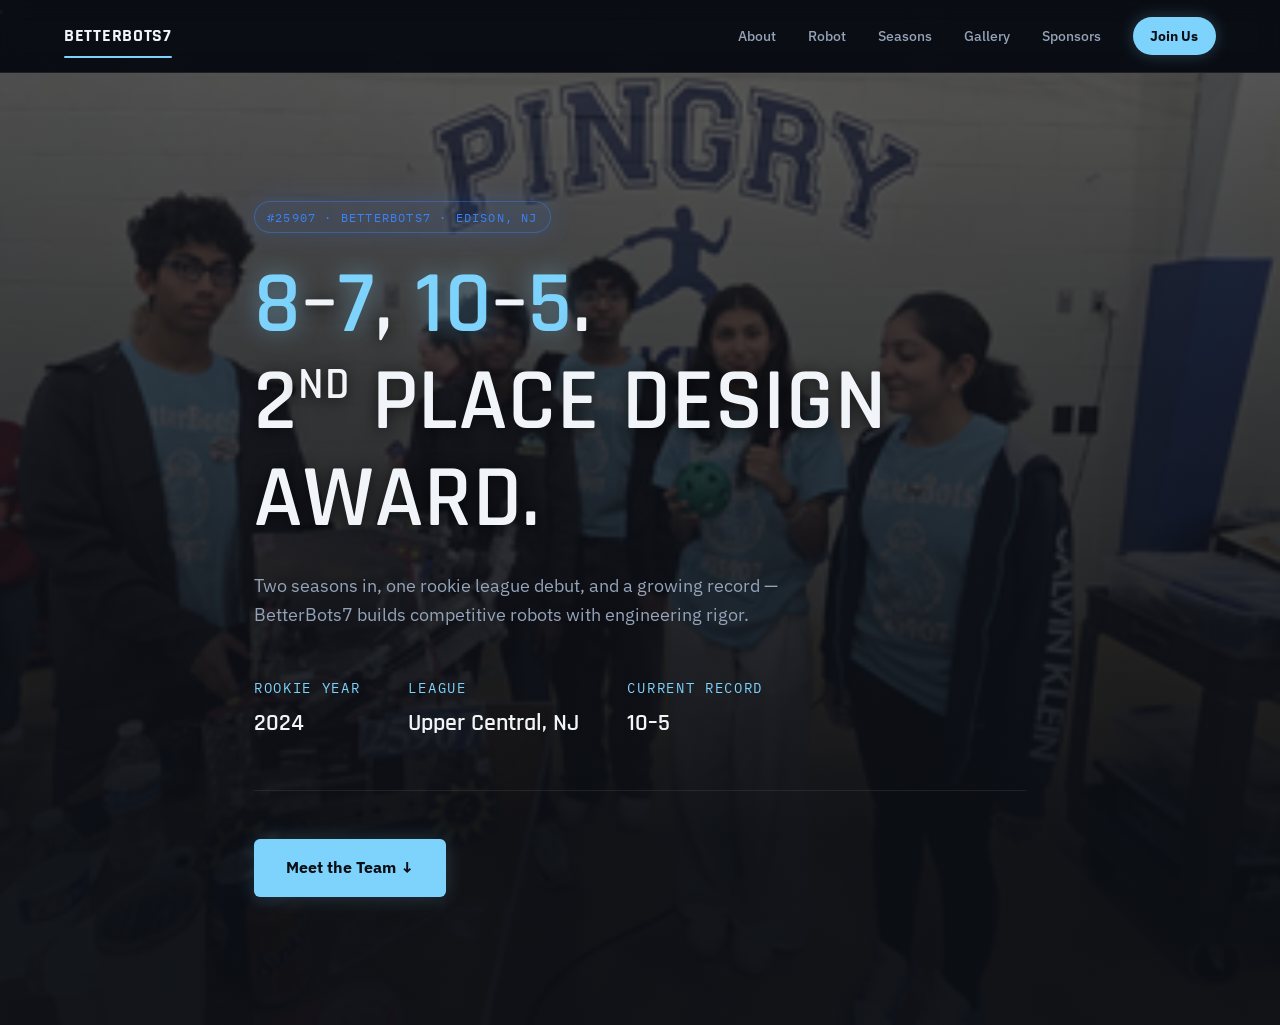
==== index.html @ 55796f2f "Initial commit: BetterBots7 FTC Team 25907 site Multi-page static site (Home, About, Robot, Seasons," ====
<!DOCTYPE html>
<html lang="en">
<head>
  <meta charset="UTF-8">
  <meta name="viewport" content="width=device-width, initial-scale=1">
  <title>BetterBots7 — FTC Team 25907 | Edison, NJ</title>
  <meta name="description" content="BetterBots7, FTC Robotics Team 25907 from Edison, NJ. Precision engineering, competitive results, and a rookie season that earned a Design Award.">

  <link rel="preconnect" href="https://fonts.googleapis.com">
  <link rel="preconnect" href="https://fonts.gstatic.com" crossorigin>
  <link href="https://fonts.googleapis.com/css2?family=Rajdhani:wght@500;600;700&family=IBM+Plex+Sans:wght@300;400;500;600&family=IBM+Plex+Mono:wght@400;500&display=swap" rel="stylesheet">

  <link rel="stylesheet" href="css/style.css?v=14">
</head>
<body>

  <div class="bg-ambient" aria-hidden="true">
    <canvas id="bgCanvas" class="bg-canvas"></canvas>
  </div>

  <header class="site-nav">
    <div class="container nav-inner">
      <a href="index.html" class="nav-brand" aria-current="page">BETTERBOTS7</a>
      <nav class="nav-links" aria-label="Primary">
        <a href="about.html">About</a>
        <a href="robot.html">Robot</a>
        <a href="seasons.html">Seasons</a>
        <a href="gallery.html">Gallery</a>
        <a href="sponsors.html">Sponsors</a>
        <a href="join.html" class="nav-cta">Join Us</a>
      </nav>
    </div>
  </header>

  <main id="top">

    <!-- ============ HERO ============ -->
    <section class="hero" id="hero">
      <div class="hero-scrim"></div>
      <div class="container hero-inner">
        <span class="badge-id">#25907 · BETTERBOTS7 · EDISON, NJ</span>
        <h1 class="hero-headline">
          <span class="stat-count" data-target="8">0</span>–<span class="stat-count" data-target="7">0</span>,
          <span class="stat-count" data-target="10">0</span>–<span class="stat-count" data-target="5">0</span>.<br>
          2<sup>ND</sup> PLACE DESIGN AWARD.
        </h1>
        <p class="hero-sub">
          Two seasons in, one rookie league debut, and a growing record —
          BetterBots7 builds competitive robots with engineering rigor.
        </p>
        <div class="hero-meta">
          <div class="hero-meta-item">
            <span class="eyebrow">Rookie Year</span>
            <span class="hero-meta-value">2024</span>
          </div>
          <div class="hero-meta-item">
            <span class="eyebrow">League</span>
            <span class="hero-meta-value">Upper Central, NJ</span>
          </div>
          <div class="hero-meta-item">
            <span class="eyebrow">Current Record</span>
            <span class="hero-meta-value">10–5</span>
          </div>
        </div>
        <a href="about.html" class="btn-primary">Meet the Team ↓</a>
      </div>
    </section>

  </main>

  <script src="js/main.js?v=4" defer></script>
</body>
</html>
---- css/style.css ----
/* ==========================================================================
   BetterBots7 — Design Tokens ("Blueprint & Ember")
   ========================================================================== */

:root {
  /* Color */
  --color-bg: #0B0E14;
  --color-surface: #151A23;
  --color-surface-raised: #1B2230;
  --color-border: rgba(255, 255, 255, 0.08);
  --color-border-strong: rgba(255, 255, 255, 0.16);

  --color-primary: #7DD3FC;       /* Team Blue — CTAs, stat highlights */
  --color-primary-dim: #3FA9D9;
  --color-accent: #3B82F6;        /* Blueprint — links, data callouts */
  --color-accent-dim: #2563EB;

  --color-fg: #F1F5F9;
  --color-body: #CBD5E1;   /* Primary paragraph copy — brighter than muted */
  --color-muted: #94A3B8;  /* Secondary labels, captions, hints */
  --color-muted-2: #64748B;

  --color-win: #22C55E;
  --color-loss: #EF4444;

  --color-ring: var(--color-primary);

  /* Typography */
  --font-display: 'Rajdhani', sans-serif;
  --font-body: 'IBM Plex Sans', sans-serif;
  --font-mono: 'IBM Plex Mono', monospace;

  /* Type scale */
  --text-xs: 0.75rem;
  --text-sm: 0.875rem;
  --text-base: 1rem;
  --text-lg: 1.125rem;
  --text-xl: 1.5rem;
  --text-2xl: 2rem;
  --text-3xl: 2.75rem;
  --text-4xl: 4rem;
  --text-5xl: 5.5rem;

  /* Spacing (8pt rhythm) */
  --space-1: 0.5rem;
  --space-2: 1rem;
  --space-3: 1.5rem;
  --space-4: 2rem;
  --space-6: 3rem;
  --space-8: 4rem;
  --space-12: 6rem;
  --space-16: 8rem;

  /* Layout */
  --container-max: 1200px;
  --radius-sm: 6px;
  --radius-md: 12px;
  --radius-lg: 20px;

  /* Motion */
  --ease-out: cubic-bezier(0.16, 1, 0.3, 1);
  --dur-fast: 150ms;
  --dur-base: 250ms;
  --dur-slow: 400ms;

  --z-nav: 100;
  --z-lightbox: 1000;
}

/* ==========================================================================
   Reset
   ========================================================================== */

*, *::before, *::after { box-sizing: border-box; }

[hidden] { display: none !important; }

html {
  scroll-behavior: smooth;
}

@media (prefers-reduced-motion: reduce) {
  html { scroll-behavior: auto; }
  *, *::before, *::after {
    animation-duration: 0.01ms !important;
    animation-iteration-count: 1 !important;
    transition-duration: 0.01ms !important;
    scroll-behavior: auto !important;
  }
}

body {
  margin: 0;
  background: var(--color-bg);
  color: var(--color-fg);
  font-family: var(--font-body);
  font-size: var(--text-base);
  line-height: 1.6;
  -webkit-font-smoothing: antialiased;
}

/* ==========================================================================
   Ambient background — live circuit-node network (canvas)
   ========================================================================== */

.bg-ambient {
  position: fixed;
  inset: 0;
  z-index: -1;
  overflow: hidden;
  pointer-events: none;
}

.bg-canvas {
  position: absolute;
  inset: 0;
  display: block;
}

img { max-width: 100%; display: block; }

a { color: var(--color-accent); text-decoration: none; }

h1, h2, h3, h4 {
  font-family: var(--font-display);
  font-weight: 600;
  line-height: 1.1;
  margin: 0;
  letter-spacing: 0.01em;
}

p { margin: 0; }

button { font-family: inherit; cursor: pointer; }

/* Visible focus states everywhere, keyboard-only */
:focus-visible {
  outline: 2px solid var(--color-ring);
  outline-offset: 3px;
  border-radius: var(--radius-sm);
}

.container {
  max-width: var(--container-max);
  margin: 0 auto;
  padding: 0 var(--space-3);
}

section {
  padding: var(--space-16) 0;
}

.eyebrow {
  display: inline-flex;
  align-items: center;
  gap: 0.45em;
  font-family: var(--font-mono);
  font-size: var(--text-sm);
  letter-spacing: 0.12em;
  text-transform: uppercase;
  color: var(--color-primary);
}

.eyebrow.reveal::before {
  content: '';
  flex: 0 0 auto;
  display: inline-block;
  width: 0.9em;
  height: 0.9em;
  background-color: currentColor;
  -webkit-mask-image: url("data:image/svg+xml,%3Csvg xmlns='http://www.w3.org/2000/svg' viewBox='0 0 16 16'%3E%3Ccircle cx='8' cy='8' r='2.2' fill='none' stroke='black' stroke-width='1.6'/%3E%3Cpath d='M8 0v3.5M8 12.5V16M0 8h3.5M12.5 8H16' stroke='black' stroke-width='1.6' stroke-linecap='round'/%3E%3C/svg%3E");
  mask-image: url("data:image/svg+xml,%3Csvg xmlns='http://www.w3.org/2000/svg' viewBox='0 0 16 16'%3E%3Ccircle cx='8' cy='8' r='2.2' fill='none' stroke='black' stroke-width='1.6'/%3E%3Cpath d='M8 0v3.5M8 12.5V16M0 8h3.5M12.5 8H16' stroke='black' stroke-width='1.6' stroke-linecap='round'/%3E%3C/svg%3E");
  -webkit-mask-size: contain;
  mask-size: contain;
  -webkit-mask-repeat: no-repeat;
  mask-repeat: no-repeat;
  -webkit-mask-position: center;
  mask-position: center;
}

.section-title {
  font-size: var(--text-3xl);
  margin-top: var(--space-1);
  margin-bottom: var(--space-4);
}

/* ==========================================================================
   Scroll-reveal utility (JS toggles .is-visible via IntersectionObserver)
   ========================================================================== */

.reveal {
  opacity: 0;
  transform: translateY(12px);
  transition: opacity var(--dur-slow) var(--ease-out), transform var(--dur-slow) var(--ease-out);
}

.reveal.is-visible {
  opacity: 1;
  transform: translateY(0);
}

@media (prefers-reduced-motion: reduce) {
  .reveal { opacity: 1; transform: none; transition: none; }
}

/* ==========================================================================
   Nav
   ========================================================================== */

.site-nav {
  position: sticky;
  top: 0;
  z-index: var(--z-nav);
  background: rgba(11, 14, 20, 0.85);
  backdrop-filter: blur(12px);
  border-bottom: 1px solid var(--color-border);
}

.nav-inner {
  display: flex;
  align-items: center;
  justify-content: space-between;
  height: 72px;
}

.nav-brand {
  font-family: var(--font-display);
  font-weight: 700;
  font-size: var(--text-lg);
  letter-spacing: 0.04em;
  color: var(--color-fg);
}

.nav-links {
  display: flex;
  align-items: center;
  gap: var(--space-4);
}

.nav-links a {
  color: var(--color-muted);
  font-size: var(--text-sm);
  font-weight: 500;
  transition: color var(--dur-base) var(--ease-out);
}

.nav-links a:hover,
.nav-links a:focus-visible {
  color: var(--color-fg);
}

.nav-cta {
  padding: 0.5rem 1.1rem;
  border-radius: 999px;
  background: var(--color-primary);
  color: #0B0E14 !important;
  font-weight: 700 !important;
  box-shadow: 0 0 16px rgba(125, 211, 252, 0.25);
  transition: background var(--dur-base) var(--ease-out), box-shadow var(--dur-base) var(--ease-out), transform var(--dur-base) var(--ease-out);
}

.nav-cta:hover {
  background: #A7E4FD;
  box-shadow: 0 0 28px rgba(125, 211, 252, 0.55);
  transform: scale(1.05);
}

.nav-links a[aria-current="page"],
.nav-brand[aria-current="page"] {
  color: var(--color-fg);
  position: relative;
}

.nav-links a[aria-current="page"]::after {
  content: '';
  position: absolute;
  left: 0;
  right: 0;
  bottom: -22px;
  height: 2px;
  background: var(--color-primary);
  border-radius: 2px;
}

.nav-brand[aria-current="page"]::after {
  content: '';
  position: absolute;
  left: 0;
  right: 0;
  bottom: -8px;
  height: 2px;
  background: var(--color-primary);
  border-radius: 2px;
}

/* ==========================================================================
   Generic sub-page hero (About / Robot / Gallery / Sponsors placeholders)
   ========================================================================== */

.page-hero {
  padding-top: var(--space-12);
  padding-bottom: var(--space-8);
  border-bottom: 1px solid var(--color-border);
}

.page-hero-title {
  font-size: clamp(var(--text-2xl), 5vw, var(--text-4xl));
  margin-bottom: var(--space-2);
}

/* ==========================================================================
   Bold sub-page hero ("XL" variant — one committed visual moment per page)
   ========================================================================== */

.page-hero-xl {
  position: relative;
  overflow: hidden;
  padding-top: var(--space-16);
  padding-bottom: var(--space-12);
  min-height: 62vh;
  display: flex;
  align-items: center;
}

.page-hero-xl .container {
  position: relative;
  z-index: 1;
}

.page-hero-xl .page-hero-title {
  font-size: clamp(3rem, 9vw, 6.5rem);
  letter-spacing: -0.01em;
  margin-bottom: var(--space-3);
}

.page-hero-xl .page-hero-sub {
  font-size: var(--text-xl);
  max-width: 700px;
}

.hero-badge {
  padding: 0.4rem 0.9rem 0.4rem 0.7rem;
  border: 1px solid rgba(125, 211, 252, 0.35);
  border-radius: 999px;
  background: rgba(125, 211, 252, 0.06);
  box-shadow: 0 0 24px rgba(125, 211, 252, 0.14);
  margin-bottom: var(--space-3);
}

.hero-watermark {
  position: absolute;
  top: 50%;
  right: -2%;
  transform: translateY(-50%);
  z-index: 0;
  font-family: var(--font-display);
  font-weight: 700;
  font-size: clamp(9rem, 24vw, 18rem);
  line-height: 1;
  color: transparent;
  -webkit-text-stroke: 1.5px rgba(125, 211, 252, 0.14);
  white-space: nowrap;
  pointer-events: none;
  user-select: none;
}

.hero-glow-local {
  position: absolute;
  z-index: 0;
  top: -25%;
  left: 8%;
  width: 60vw;
  height: 60vw;
  max-width: 900px;
  max-height: 900px;
  border-radius: 50%;
  background: radial-gradient(circle, rgba(125, 211, 252, 0.18) 0%, rgba(125, 211, 252, 0) 65%);
  pointer-events: none;
}

@media (max-width: 700px) {
  .hero-watermark { display: none; }
  .page-hero-xl { min-height: 0; }
}

/* ==========================================================================
   Content-dense wash — mutes the ambient grid/glow behind dense sections
   (spec sheets, forms) so it doesn't compete with information-heavy UI
   ========================================================================== */

.content-dense {
  position: relative;
}

.content-dense::before {
  content: '';
  position: absolute;
  inset: -3rem -1.5rem;
  z-index: -1;
  background: rgba(11, 14, 20, 0.6);
  border-radius: var(--radius-lg);
}

.page-hero-sub {
  color: var(--color-body);
  font-size: var(--text-lg);
  max-width: 640px;
  text-shadow: 0 1px 3px rgba(0, 0, 0, 0.5);
}

.about-body {
  max-width: 620px;
  display: flex;
  flex-direction: column;
  gap: var(--space-3);
  color: var(--color-fg);
  font-size: var(--text-lg);
  line-height: 1.7;
}

.about-body p {
  color: var(--color-body);
  text-shadow: 0 1px 3px rgba(0, 0, 0, 0.5);
}

.about-intro-grid {
  display: grid;
  grid-template-columns: 1.15fr 1fr;
  gap: var(--space-6);
  align-items: start;
  margin-top: var(--space-6);
}

.intro-photo-card {
  position: relative;
  margin: 0;
  border-radius: var(--radius-lg);
  overflow: hidden;
  border: 1px solid var(--color-border-strong);
  aspect-ratio: 4 / 5;
  box-shadow: 0 20px 50px rgba(0, 0, 0, 0.4), 0 0 40px rgba(125, 211, 252, 0.08);
}

.intro-photo-card img {
  width: 100%;
  height: 100%;
  object-fit: cover;
  display: block;
}

.intro-photo-caption {
  position: absolute;
  left: 0;
  right: 0;
  bottom: 0;
  padding: var(--space-2) var(--space-3);
  background: linear-gradient(180deg, transparent, rgba(0,0,0,0.85));
  color: var(--color-fg);
  font-family: var(--font-mono);
  font-size: var(--text-xs);
  letter-spacing: 0.06em;
  text-transform: uppercase;
}

@media (max-width: 860px) {
  .about-intro-grid {
    grid-template-columns: 1fr;
  }
  .intro-photo-card {
    aspect-ratio: 16 / 10;
  }
}

.fact-row {
  display: flex;
  flex-wrap: wrap;
  gap: var(--space-6);
  margin-top: var(--space-6);
  padding-top: var(--space-4);
  padding-bottom: var(--space-4);
  border-top: 1px solid var(--color-border);
  border-bottom: 1px solid var(--color-border);
}

.fact-item {
  display: flex;
  flex-direction: column;
  gap: 0.25rem;
}

.fact-value {
  font-family: var(--font-display);
  font-size: var(--text-xl);
  font-weight: 600;
  color: var(--color-fg);
}

/* ==========================================================================
   Form
   ========================================================================== */

.form {
  display: flex;
  flex-direction: column;
  gap: var(--space-4);
  max-width: 640px;
}

.form-field {
  display: flex;
  flex-direction: column;
  gap: 0.4rem;
  border: none;
  padding: 0;
  margin: 0;
}

.form-label {
  font-family: var(--font-mono);
  font-size: var(--text-sm);
  letter-spacing: 0.02em;
  color: var(--color-fg);
}

.form-label .required { color: var(--color-primary); margin-left: 0.2rem; }

.form-hint {
  font-size: var(--text-xs);
  color: var(--color-muted);
}

.form-input,
.form-textarea {
  background: var(--color-surface);
  border: 1px solid var(--color-border);
  border-radius: var(--radius-sm);
  padding: 0.75rem 1rem;
  color: var(--color-fg);
  font-family: var(--font-body);
  font-size: var(--text-base);
  transition: border-color var(--dur-base) var(--ease-out);
}

.form-input:focus,
.form-textarea:focus {
  border-color: var(--color-primary);
  outline: none;
}

.form-textarea {
  min-height: 120px;
  resize: vertical;
}

.form-checkbox-group {
  display: flex;
  flex-direction: column;
  gap: 0.2rem;
}

.form-checkbox {
  display: flex;
  align-items: center;
  gap: 0.6rem;
  min-height: 44px;
  font-size: var(--text-base);
  color: var(--color-fg);
  cursor: pointer;
}

.form-checkbox input[type="checkbox"] {
  width: 20px;
  height: 20px;
  accent-color: var(--color-primary);
  cursor: pointer;
  flex: 0 0 auto;
}

.form-error {
  color: var(--color-loss);
  font-size: var(--text-sm);
  margin-top: var(--space-2);
}

.btn-primary:disabled {
  opacity: 0.6;
  cursor: not-allowed;
  transform: none;
}

.form-confirmation {
  background: var(--color-surface);
  border: 1px solid var(--color-border);
  border-radius: var(--radius-lg);
  padding: var(--space-6);
  max-width: 640px;
  text-align: center;
}

.form-confirmation-icon {
  width: 56px;
  height: 56px;
  border-radius: 50%;
  background: rgba(125, 211, 252, 0.12);
  border: 1px solid var(--color-primary);
  color: var(--color-primary);
  display: flex;
  align-items: center;
  justify-content: center;
  margin: 0 auto var(--space-3);
}

/* ==========================================================================
   CTA card
   ========================================================================== */

.cta-card {
  background: var(--color-surface);
  border: 1px solid var(--color-border);
  border-radius: var(--radius-lg);
  padding: var(--space-6);
  max-width: 640px;
}

.cta-card-title {
  font-family: var(--font-display);
  font-size: var(--text-2xl);
  font-weight: 600;
  margin-bottom: var(--space-2);
}

.cta-card-body {
  color: var(--color-body);
  margin-bottom: var(--space-3);
  line-height: 1.6;
}

/* ==========================================================================
   Team roster
   ========================================================================== */

.team-grid {
  display: grid;
  grid-template-columns: repeat(auto-fill, minmax(220px, 1fr));
  gap: var(--space-3);
  margin-top: var(--space-4);
}

.team-card {
  background: var(--color-surface);
  border: 1px solid var(--color-border);
  border-radius: var(--radius-lg);
  padding: var(--space-3);
  display: flex;
  flex-direction: column;
  gap: var(--space-2);
  transition: transform var(--dur-base) var(--ease-out), border-color var(--dur-base) var(--ease-out), box-shadow var(--dur-base) var(--ease-out);
}

.team-card:hover,
.team-card:focus-within {
  transform: translateY(-4px);
  border-color: var(--color-primary);
  box-shadow: 0 12px 32px rgba(125, 211, 252, 0.1);
}

.team-avatar {
  width: 56px;
  height: 56px;
  border-radius: 50%;
  background: rgba(125, 211, 252, 0.12);
  border: 1px solid var(--color-border-strong);
  display: flex;
  align-items: center;
  justify-content: center;
  font-family: var(--font-display);
  font-weight: 700;
  font-size: var(--text-lg);
  color: var(--color-primary);
}

.team-name {
  font-family: var(--font-display);
  font-size: var(--text-xl);
  font-weight: 600;
  color: var(--color-fg);
}

.team-roles {
  display: flex;
  flex-wrap: wrap;
  gap: 0.4rem;
}

.team-role-tag {
  font-family: var(--font-mono);
  font-size: var(--text-xs);
  letter-spacing: 0.04em;
  text-transform: uppercase;
  color: var(--color-muted);
  background: rgba(255,255,255,0.04);
  border: 1px solid var(--color-border);
  padding: 0.25rem 0.6rem;
  border-radius: 999px;
  transform: translateX(-3px);
  opacity: 0.85;
  transition: transform var(--dur-base) var(--ease-out), opacity var(--dur-base) var(--ease-out);
}

.team-card:hover .team-role-tag,
.team-card:focus-within .team-role-tag {
  transform: translateX(0);
  opacity: 1;
}

/* ==========================================================================
   Spec accordion
   ========================================================================== */

.spec-accordion {
  display: flex;
  flex-direction: column;
  gap: var(--space-2);
  margin-top: var(--space-4);
}

.spec-item {
  border: 1px solid var(--color-border);
  border-radius: var(--radius-md);
  background: var(--color-surface);
  overflow: hidden;
}

.spec-trigger {
  width: 100%;
  display: flex;
  align-items: center;
  justify-content: space-between;
  gap: var(--space-3);
  padding: var(--space-3);
  background: transparent;
  border: none;
  color: var(--color-fg);
  text-align: left;
  transition: background var(--dur-base) var(--ease-out);
}

.spec-trigger:hover { background: rgba(255,255,255,0.03); }

.spec-trigger-title { display: flex; flex-direction: column; gap: 0.25rem; }

.spec-trigger-season {
  font-family: var(--font-mono);
  font-size: var(--text-xs);
  letter-spacing: 0.08em;
  text-transform: uppercase;
  color: var(--color-primary);
}

.spec-trigger-name {
  font-family: var(--font-display);
  font-size: var(--text-lg);
  font-weight: 600;
}

.spec-trigger-icon {
  flex: 0 0 auto;
  width: 32px;
  height: 32px;
  border-radius: 50%;
  border: 1px solid var(--color-border-strong);
  display: flex;
  align-items: center;
  justify-content: center;
  font-size: 1.25rem;
  line-height: 1;
  transition: transform var(--dur-base) var(--ease-out);
}

.spec-trigger[aria-expanded="true"] .spec-trigger-icon { transform: rotate(45deg); }

.spec-panel {
  max-height: 0;
  overflow: hidden;
  transition: max-height var(--dur-slow) var(--ease-out);
}

.spec-panel-inner {
  padding: 0 var(--space-3) var(--space-3);
  border-top: 1px solid var(--color-border);
  padding-top: var(--space-3);
}

.spec-list {
  display: grid;
  grid-template-columns: 140px 1fr;
  gap: var(--space-1) var(--space-3);
  margin: 0;
}

.spec-row { display: contents; }

.spec-row dt {
  font-family: var(--font-mono);
  font-size: var(--text-xs);
  letter-spacing: 0.06em;
  text-transform: uppercase;
  color: var(--color-muted);
  padding-top: 2px;
}

.spec-row dd {
  margin: 0;
  color: var(--color-fg);
  font-size: var(--text-base);
  line-height: 1.5;
}

@media (max-width: 560px) {
  .spec-list { grid-template-columns: 1fr; }
  .spec-row dt { padding-top: var(--space-2); }
}

.placeholder-note {
  margin-top: var(--space-4);
  padding: var(--space-3);
  border: 1px dashed var(--color-border-strong);
  border-radius: var(--radius-md);
  color: var(--color-muted);
  font-family: var(--font-mono);
  font-size: var(--text-sm);
  max-width: 640px;
}

@media (max-width: 720px) {
  .nav-links { gap: var(--space-2); }
  .nav-links a:not(.nav-cta) { display: none; }
}

/* ==========================================================================
   Hero
   ========================================================================== */

.hero {
  position: relative;
  min-height: 100dvh;
  display: flex;
  align-items: center;
  padding: var(--space-16) 0;
  background:
    linear-gradient(180deg, rgba(11,14,20,0.65) 0%, rgba(11,14,20,0.96) 80%),
    url('../images/hero-bg.png') center 25%/cover no-repeat,
    radial-gradient(circle at 30% 20%, rgba(59,130,246,0.12), transparent 55%),
    var(--color-bg);
  overflow: hidden;
}

.hero-scrim { position: absolute; inset: 0; pointer-events: none; }

.hero-inner { position: relative; max-width: 820px; }

.badge-id {
  display: inline-block;
  font-family: var(--font-mono);
  font-size: var(--text-xs);
  letter-spacing: 0.1em;
  color: var(--color-accent);
  background: rgba(59, 130, 246, 0.1);
  border: 1px solid rgba(59, 130, 246, 0.4);
  box-shadow: 0 0 24px rgba(59, 130, 246, 0.2);
  padding: 0.35rem 0.75rem;
  border-radius: 999px;
  margin-bottom: var(--space-3);
}

.hero-headline {
  font-size: clamp(var(--text-3xl), 7vw, var(--text-5xl));
  color: var(--color-fg);
  margin-bottom: var(--space-3);
  text-shadow: 0 2px 16px rgba(0,0,0,0.7);
}

.hero-headline sup { font-size: 0.5em; }

.hero-headline .stat-count {
  color: var(--color-primary);
  font-variant-numeric: tabular-nums;
  text-shadow: 0 0 24px rgba(125, 211, 252, 0.45);
}

.hero-sub {
  font-size: var(--text-lg);
  color: var(--color-muted);
  max-width: 560px;
  margin-bottom: var(--space-6);
}

.hero-meta {
  display: flex;
  flex-wrap: wrap;
  gap: var(--space-6);
  margin-bottom: var(--space-6);
  padding-bottom: var(--space-6);
  border-bottom: 1px solid var(--color-border);
}

.hero-meta-item {
  display: flex;
  flex-direction: column;
  gap: 0.25rem;
}

.hero-meta-value {
  font-family: var(--font-display);
  font-size: var(--text-xl);
  font-weight: 600;
}

.btn-primary {
  display: inline-block;
  background: var(--color-primary);
  color: #0B0E14;
  font-weight: 700;
  font-size: var(--text-base);
  padding: 1rem 2rem;
  border-radius: var(--radius-sm);
  box-shadow: 0 0 20px rgba(125, 211, 252, 0.2);
  transition: transform var(--dur-base) var(--ease-out), background var(--dur-base) var(--ease-out), box-shadow var(--dur-base) var(--ease-out);
}

.btn-primary:hover {
  background: #A7E4FD;
  transform: translateY(-2px) scale(1.03);
  box-shadow: 0 8px 36px rgba(125, 211, 252, 0.45);
}

.btn-outline {
  display: inline-flex;
  align-items: center;
  gap: 0.5em;
  background: transparent;
  color: var(--color-fg);
  font-weight: 600;
  font-size: var(--text-base);
  padding: 1rem 2rem;
  border: 1.5px solid rgba(125, 211, 252, 0.4);
  border-radius: var(--radius-sm);
  transition: border-color var(--dur-base) var(--ease-out), box-shadow var(--dur-base) var(--ease-out), transform var(--dur-base) var(--ease-out);
}

.btn-outline:hover {
  border-color: var(--color-primary);
  box-shadow: 0 0 24px rgba(125, 211, 252, 0.25);
  transform: translateY(-2px);
}

/* ==========================================================================
   Season Timeline
   ========================================================================== */

.timeline-track {
  display: flex;
  align-items: stretch;
  gap: var(--space-4);
  margin-top: var(--space-6);
}

.timeline-connector {
  flex: 0 0 auto;
  width: 64px;
  align-self: center;
  height: 2px;
  background: linear-gradient(90deg, var(--color-primary), var(--color-accent));
  position: relative;
}

.timeline-connector::after {
  content: '';
  position: absolute;
  right: -5px;
  top: -4px;
  width: 10px;
  height: 10px;
  border-radius: 50%;
  background: var(--color-accent);
}

.timeline-node {
  flex: 1;
  background: var(--color-surface);
  border: 1px solid var(--color-border);
  border-radius: var(--radius-lg);
  padding: var(--space-4);
  display: flex;
  flex-direction: column;
  gap: var(--space-2);
  transition: border-color var(--dur-base) var(--ease-out), transform var(--dur-base) var(--ease-out), box-shadow var(--dur-base) var(--ease-out);
}

.timeline-node:hover {
  border-color: var(--color-border-strong);
  transform: translateY(-4px);
  box-shadow: 0 12px 32px rgba(125, 211, 252, 0.08);
}

.timeline-year {
  font-family: var(--font-display);
  font-size: var(--text-2xl);
  font-weight: 700;
  color: var(--color-fg);
}

.timeline-season {
  font-family: var(--font-mono);
  font-size: var(--text-xs);
  letter-spacing: 0.1em;
  color: var(--color-muted);
  text-transform: uppercase;
}

.timeline-stats {
  display: flex;
  gap: var(--space-4);
  margin-top: var(--space-2);
  flex-wrap: wrap;
}

.timeline-stat {
  display: flex;
  flex-direction: column;
  gap: 0.25rem;
  min-width: 120px;
}

.timeline-stat-value {
  display: flex;
  align-items: baseline;
}

.timeline-stat .stat-count,
.timeline-stat-sep,
.timeline-stat-text {
  font-family: var(--font-display);
  font-size: var(--text-2xl);
  font-weight: 600;
  color: var(--color-primary);
  font-variant-numeric: tabular-nums;
}

.timeline-stat-sep { color: var(--color-muted); margin: 0 0.15em; }
.timeline-stat-text { line-height: 1.1; }

.timeline-stat-label {
  font-size: var(--text-sm);
  color: var(--color-muted);
}

@media (max-width: 720px) {
  .timeline-track { flex-direction: column; }
  .timeline-connector { width: 2px; height: 32px; }
}

/* ==========================================================================
   Gallery grid
   ========================================================================== */

.gallery-grid {
  display: grid;
  grid-template-columns: repeat(auto-fill, minmax(260px, 1fr));
  gap: var(--space-2);
  margin-top: var(--space-4);
}

.gallery-item {
  position: relative;
  aspect-ratio: 4 / 3;
  border-radius: var(--radius-md);
  overflow: hidden;
  border: 1px solid var(--color-border);
  background: var(--color-surface);
  padding: 0;
  cursor: pointer;
  display: block;
  width: 100%;
  transition: border-color var(--dur-base) var(--ease-out), box-shadow var(--dur-base) var(--ease-out);
}

.gallery-item:hover,
.gallery-item:focus-visible {
  border-color: var(--color-primary);
  box-shadow: 0 8px 24px rgba(125, 211, 252, 0.12);
}

.gallery-item img {
  width: 100%;
  height: 100%;
  object-fit: cover;
  display: block;
  transition: transform var(--dur-slow) var(--ease-out);
}

.gallery-item:hover img { transform: scale(1.06); }

.gallery-item-caption {
  position: absolute;
  left: 0;
  right: 0;
  bottom: 0;
  padding: var(--space-1) var(--space-2);
  background: linear-gradient(180deg, transparent, rgba(0,0,0,0.8));
  color: var(--color-fg);
  font-size: var(--text-sm);
  text-align: left;
  opacity: 0;
  transform: translateY(6px);
  transition: opacity var(--dur-base) var(--ease-out), transform var(--dur-base) var(--ease-out);
}

.gallery-item:hover .gallery-item-caption,
.gallery-item:focus-visible .gallery-item-caption {
  opacity: 1;
  transform: translateY(0);
}

/* ==========================================================================
   Lightbox
   ========================================================================== */

.lightbox {
  position: fixed;
  inset: 0;
  z-index: var(--z-lightbox);
  background: rgba(5, 7, 10, 0.92);
  display: flex;
  align-items: center;
  justify-content: center;
  padding: var(--space-4);
  opacity: 0;
  visibility: hidden;
  transition: opacity var(--dur-base) var(--ease-out);
}

.lightbox.is-open {
  opacity: 1;
  visibility: visible;
}

.lightbox-figure {
  display: flex;
  flex-direction: column;
  align-items: center;
  gap: var(--space-2);
  max-width: 90vw;
}

.lightbox-img {
  max-width: min(90vw, 1000px);
  max-height: 75vh;
  border-radius: var(--radius-md);
  box-shadow: 0 20px 60px rgba(0,0,0,0.5);
}

.lightbox-caption {
  color: var(--color-muted);
  font-size: var(--text-sm);
  text-align: center;
}

.lightbox-close,
.lightbox-prev,
.lightbox-next {
  position: absolute;
  background: rgba(255,255,255,0.08);
  border: 1px solid var(--color-border-strong);
  color: var(--color-fg);
  width: 44px;
  height: 44px;
  border-radius: 50%;
  display: flex;
  align-items: center;
  justify-content: center;
  font-size: 1.5rem;
  line-height: 1;
  transition: background var(--dur-base) var(--ease-out);
}

.lightbox-close:hover,
.lightbox-prev:hover,
.lightbox-next:hover {
  background: rgba(255,255,255,0.18);
}

.lightbox-close { top: var(--space-3); right: var(--space-3); }
.lightbox-prev { left: var(--space-3); top: 50%; transform: translateY(-50%); }
.lightbox-next { right: var(--space-3); top: 50%; transform: translateY(-50%); }

@media (max-width: 720px) {
  .lightbox-prev, .lightbox-next { width: 40px; height: 40px; font-size: 1.25rem; }
}
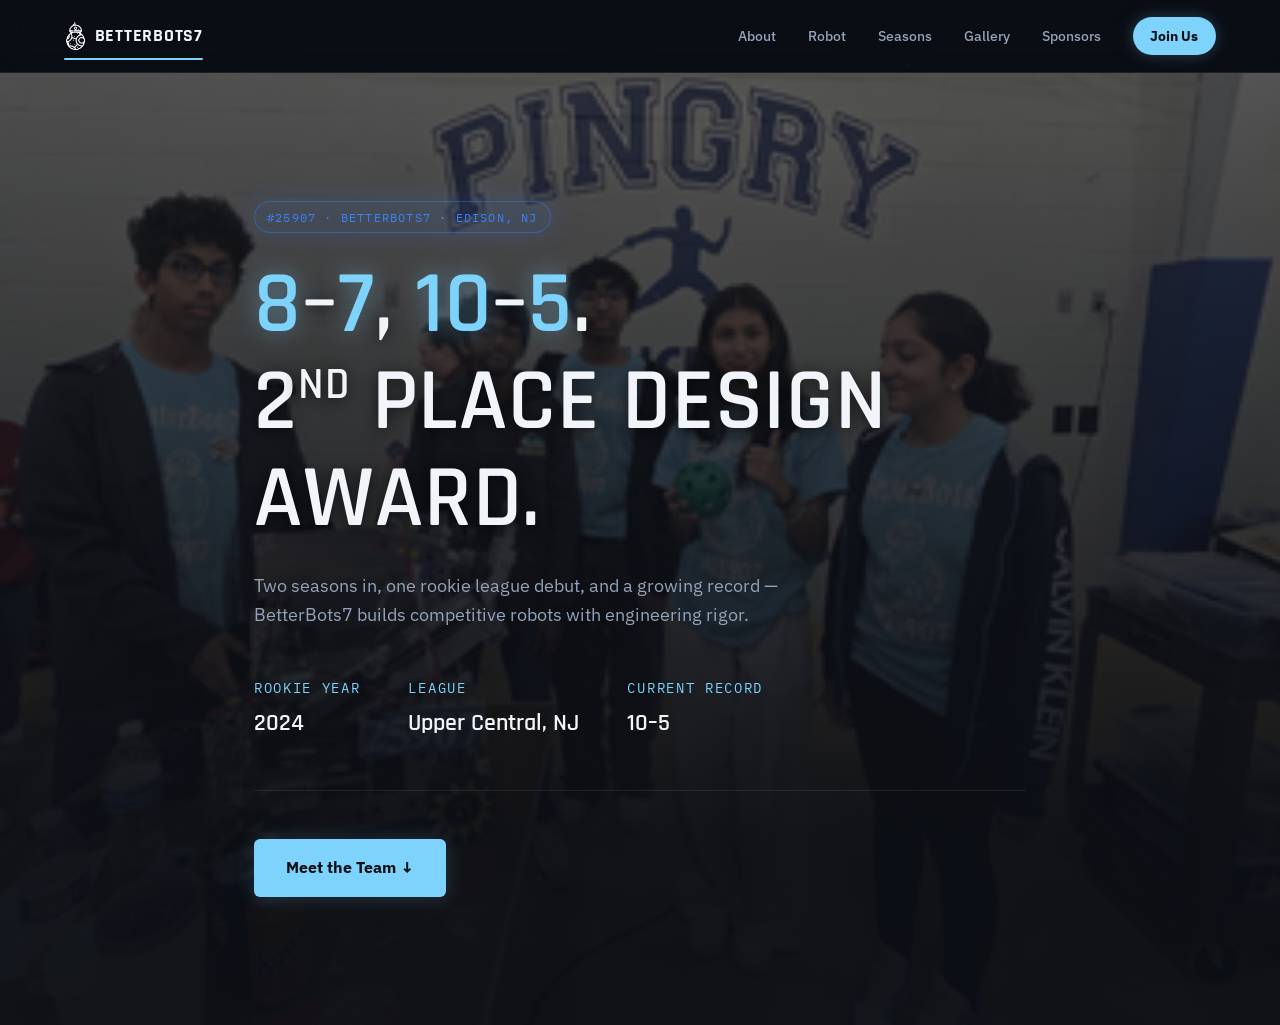
==== commit 7a2df739: "Add team logo to nav and favicon across all pages Extract transparent icon/full-badge assets from th" ====
--- a/index.html
+++ b/index.html
@@ -10,7 +10,8 @@
   <link rel="preconnect" href="https://fonts.gstatic.com" crossorigin>
   <link href="https://fonts.googleapis.com/css2?family=Rajdhani:wght@500;600;700&family=IBM+Plex+Sans:wght@300;400;500;600&family=IBM+Plex+Mono:wght@400;500&display=swap" rel="stylesheet">
 
-  <link rel="stylesheet" href="css/style.css?v=14">
+  <link rel="icon" type="image/png" href="images/favicon.png">
+  <link rel="stylesheet" href="css/style.css?v=15">
 </head>
 <body>
 
@@ -20,7 +21,7 @@
 
   <header class="site-nav">
     <div class="container nav-inner">
-      <a href="index.html" class="nav-brand" aria-current="page">BETTERBOTS7</a>
+      <a href="index.html" class="nav-brand" aria-current="page"><img src="images/logo-icon.png" alt="" class="nav-brand-logo">BETTERBOTS7</a>
       <nav class="nav-links" aria-label="Primary">
         <a href="about.html">About</a>
         <a href="robot.html">Robot</a>
--- a/css/style.css
+++ b/css/style.css
@@ -224,11 +224,20 @@
 }
 
 .nav-brand {
+  display: flex;
+  align-items: center;
+  gap: var(--space-1);
   font-family: var(--font-display);
   font-weight: 700;
   font-size: var(--text-lg);
   letter-spacing: 0.04em;
   color: var(--color-fg);
+}
+
+.nav-brand-logo {
+  height: 32px;
+  width: auto;
+  display: block;
 }
 
 .nav-links {
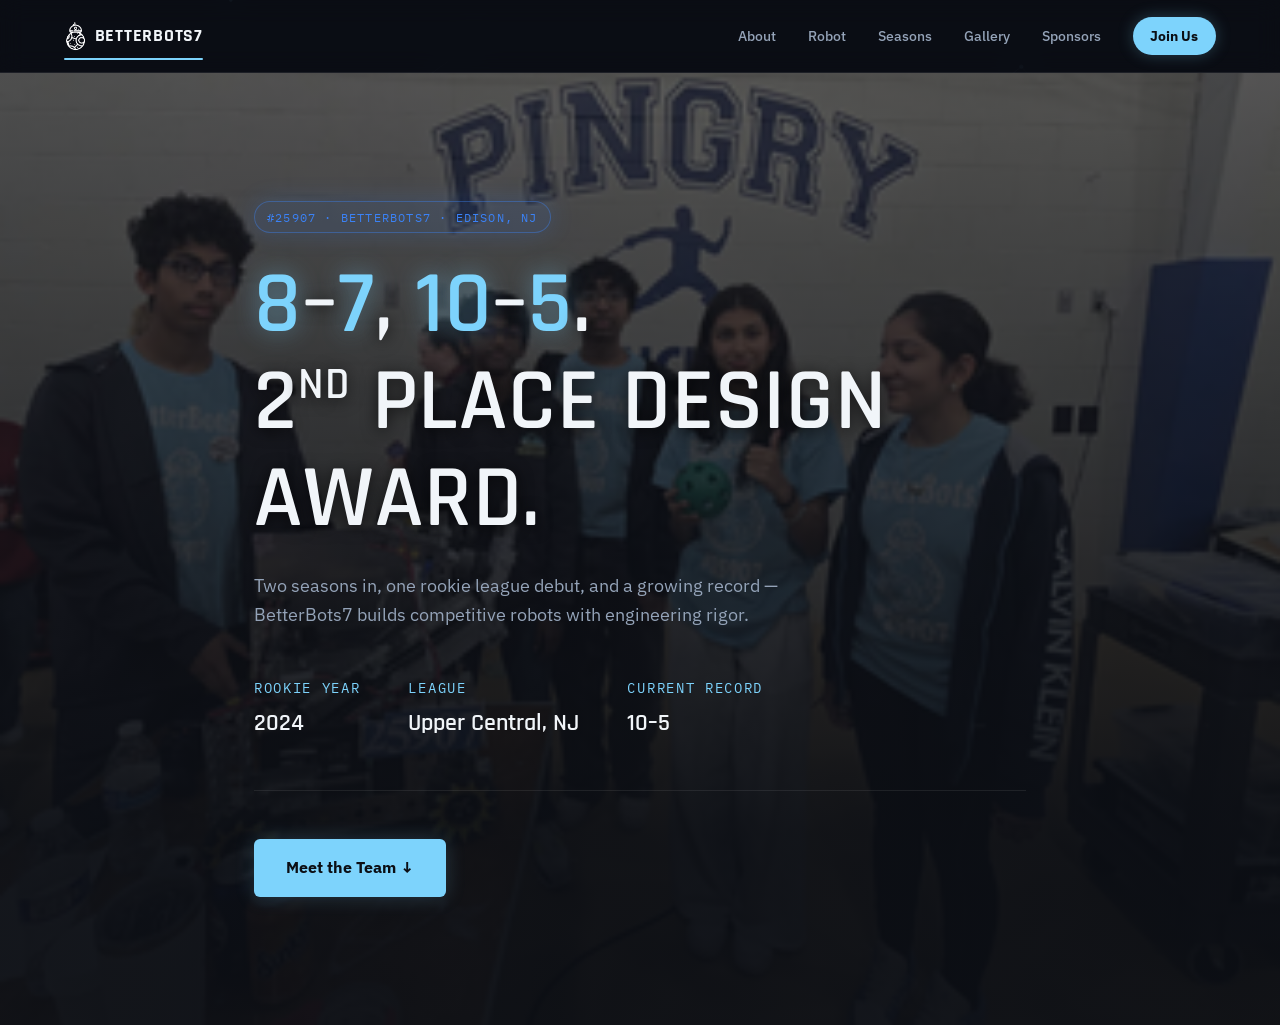
==== commit 61edc775: "Add Google Search Console site-verification meta tag" ====
--- a/index.html
+++ b/index.html
@@ -5,6 +5,7 @@
   <meta name="viewport" content="width=device-width, initial-scale=1">
   <title>BetterBots7 — FTC Team 25907 | Edison, NJ</title>
   <meta name="description" content="BetterBots7, FTC Robotics Team 25907 from Edison, NJ. Precision engineering, competitive results, and a rookie season that earned a Design Award.">
+  <meta name="google-site-verification" content="ceASi6CBJ2-OFBX2RIFBFysR0HlBfrGkdrSK5sV07hs" />
 
   <link rel="preconnect" href="https://fonts.googleapis.com">
   <link rel="preconnect" href="https://fonts.gstatic.com" crossorigin>
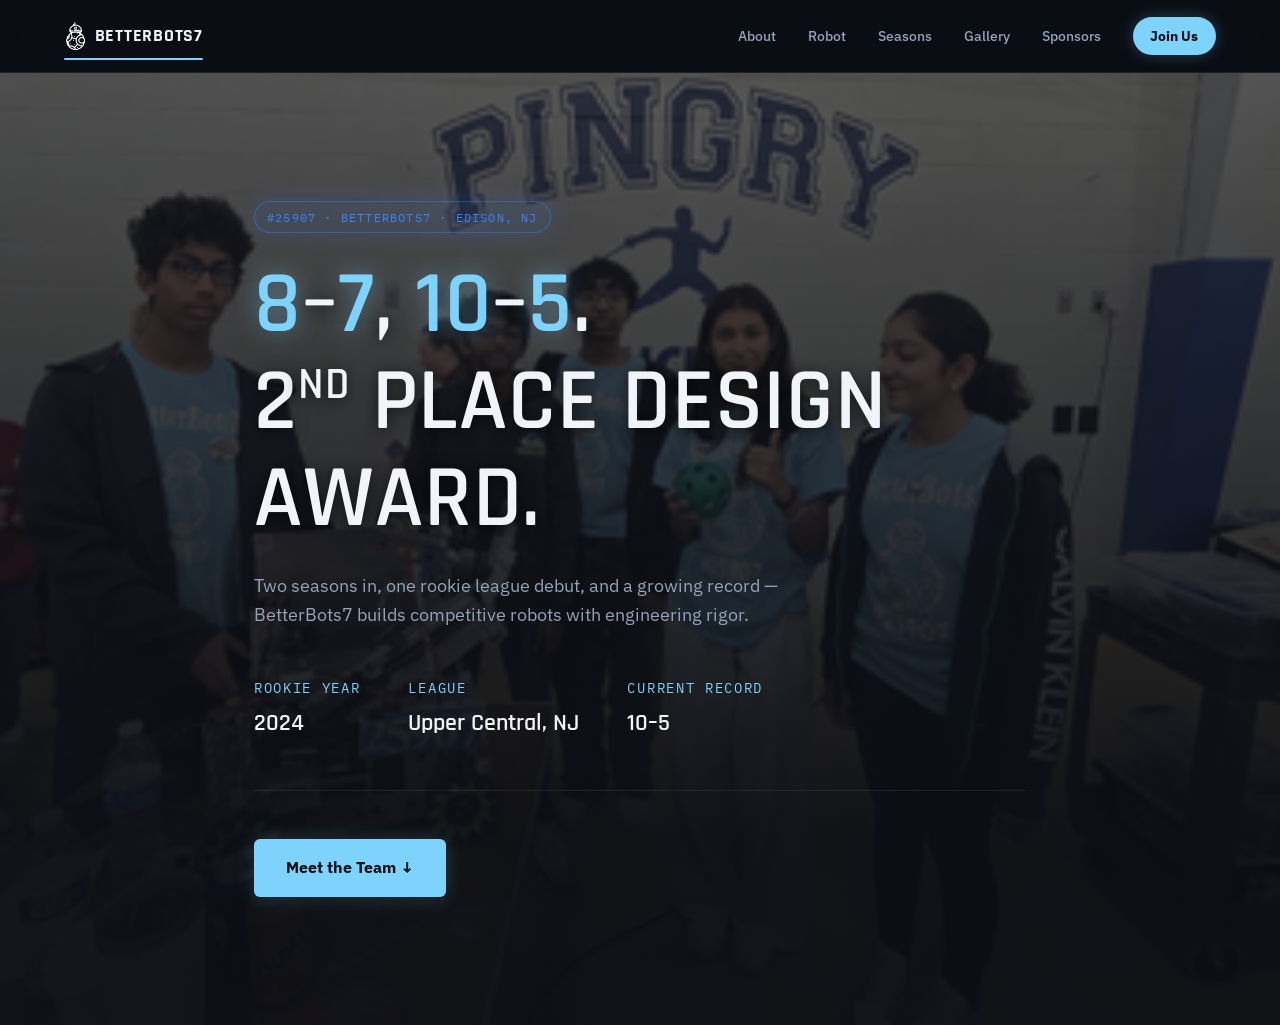
==== commit 8b64789b: "Add second Google Search Console site-verification meta tag" ====
--- a/index.html
+++ b/index.html
@@ -6,6 +6,7 @@
   <title>BetterBots7 — FTC Team 25907 | Edison, NJ</title>
   <meta name="description" content="BetterBots7, FTC Robotics Team 25907 from Edison, NJ. Precision engineering, competitive results, and a rookie season that earned a Design Award.">
   <meta name="google-site-verification" content="ceASi6CBJ2-OFBX2RIFBFysR0HlBfrGkdrSK5sV07hs" />
+  <meta name="google-site-verification" content="F-q0eqtkEG5CcOsSsQe8ecyDj1Gd4ppdkoxcbU5PjQ0" />
 
   <link rel="preconnect" href="https://fonts.googleapis.com">
   <link rel="preconnect" href="https://fonts.gstatic.com" crossorigin>
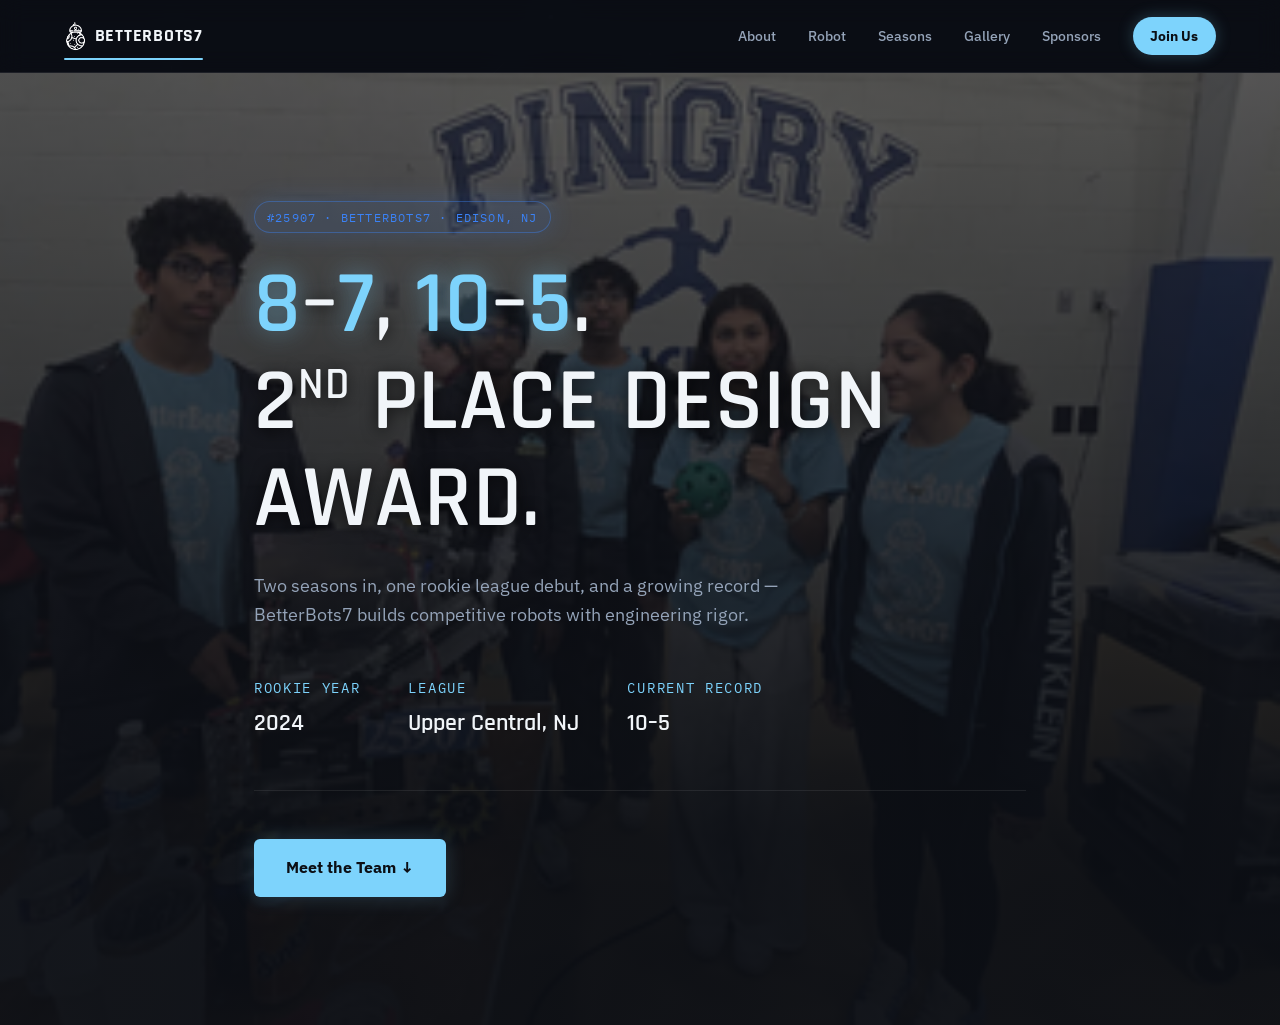
==== commit 5e5cb6eb: "Cache-bust favicon URL so browsers pick up the light-blue version Favicons are cached aggressively b" ====
--- a/index.html
+++ b/index.html
@@ -12,7 +12,7 @@
   <link rel="preconnect" href="https://fonts.gstatic.com" crossorigin>
   <link href="https://fonts.googleapis.com/css2?family=Rajdhani:wght@500;600;700&family=IBM+Plex+Sans:wght@300;400;500;600&family=IBM+Plex+Mono:wght@400;500&display=swap" rel="stylesheet">
 
-  <link rel="icon" type="image/png" href="images/favicon.png">
+  <link rel="icon" type="image/png" href="images/favicon.png?v=2">
   <link rel="stylesheet" href="css/style.css?v=15">
 </head>
 <body>
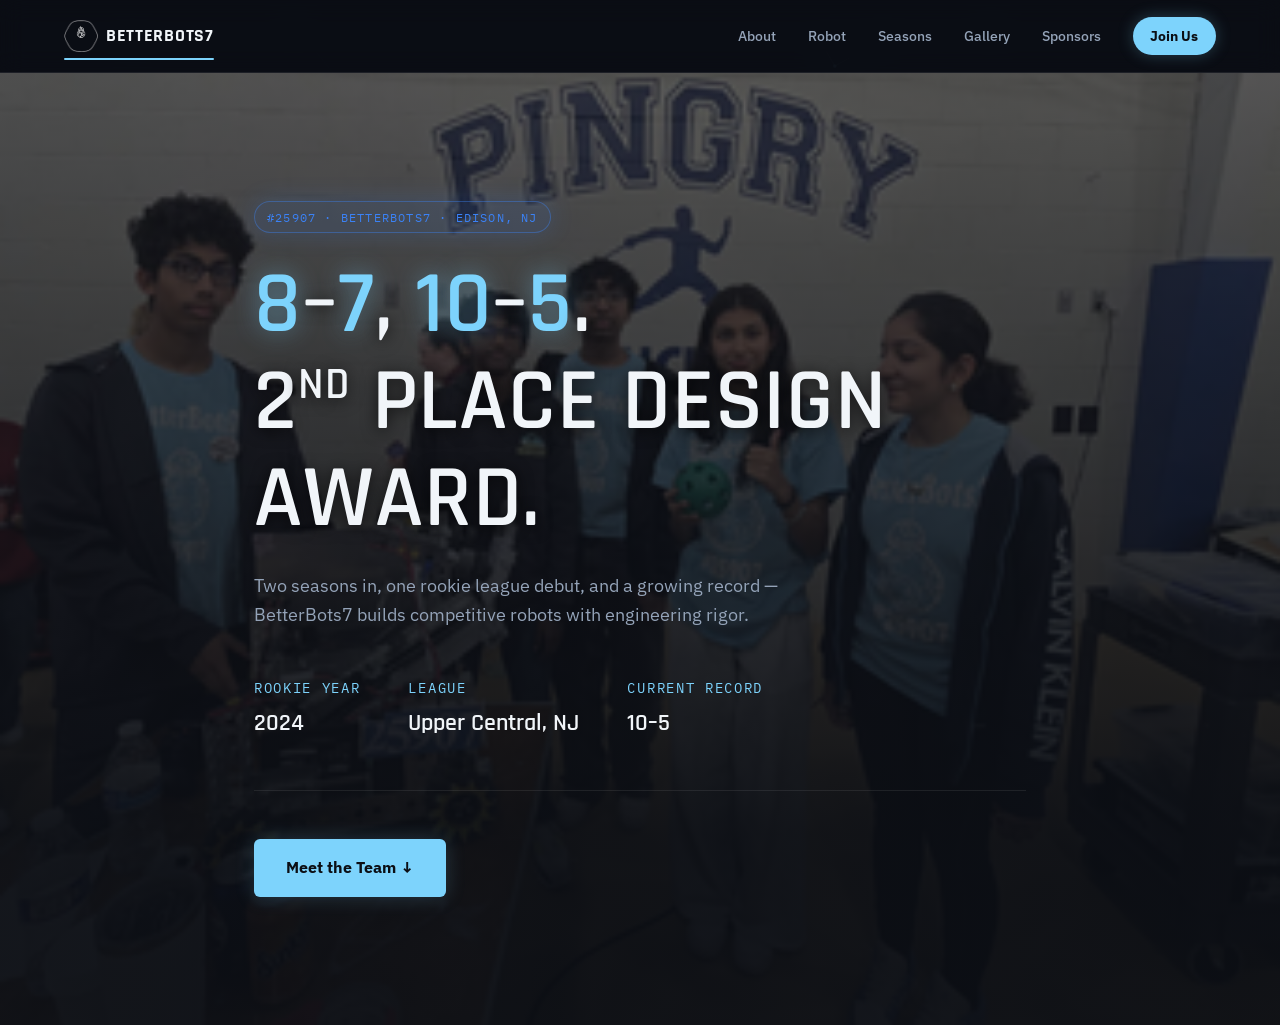
==== commit 4744fb9c: "Include hexagon frame around droid icon in nav/favicon Re-crop the icon asset to keep the hexagon ou" ====
--- a/index.html
+++ b/index.html
@@ -12,7 +12,7 @@
   <link rel="preconnect" href="https://fonts.gstatic.com" crossorigin>
   <link href="https://fonts.googleapis.com/css2?family=Rajdhani:wght@500;600;700&family=IBM+Plex+Sans:wght@300;400;500;600&family=IBM+Plex+Mono:wght@400;500&display=swap" rel="stylesheet">
 
-  <link rel="icon" type="image/png" href="images/favicon.png?v=2">
+  <link rel="icon" type="image/png" href="images/favicon.png?v=3">
   <link rel="stylesheet" href="css/style.css?v=15">
 </head>
 <body>
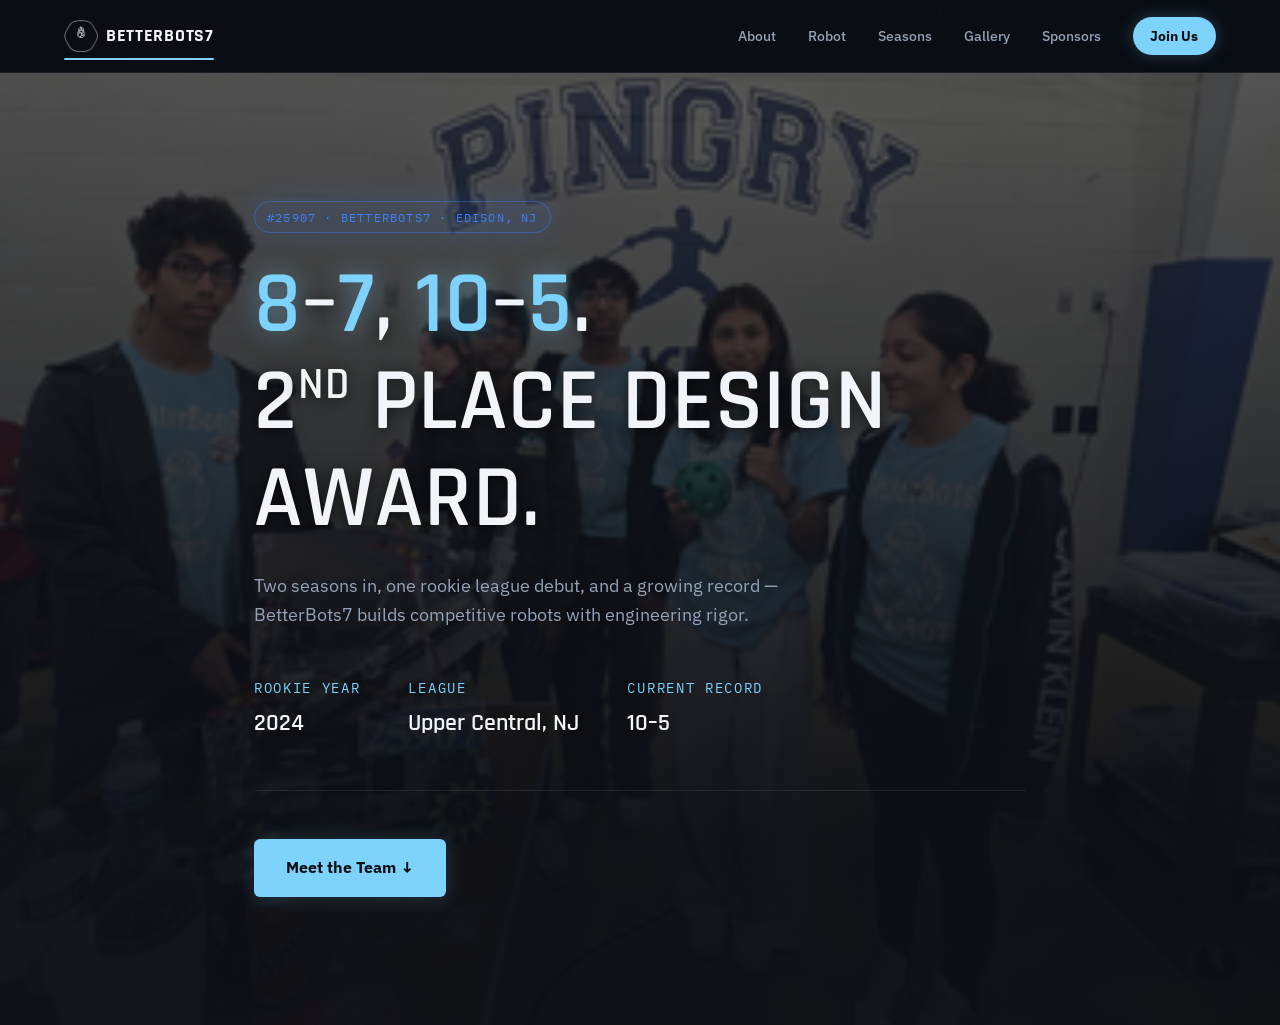
==== commit 574b19c0: "True hexagon-shaped favicon; robot page content revisions - Favicon: clip to the hexagon outline its" ====
--- a/index.html
+++ b/index.html
@@ -12,7 +12,7 @@
   <link rel="preconnect" href="https://fonts.gstatic.com" crossorigin>
   <link href="https://fonts.googleapis.com/css2?family=Rajdhani:wght@500;600;700&family=IBM+Plex+Sans:wght@300;400;500;600&family=IBM+Plex+Mono:wght@400;500&display=swap" rel="stylesheet">
 
-  <link rel="icon" type="image/png" href="images/favicon.png?v=3">
+  <link rel="icon" type="image/png" href="images/favicon.png?v=4">
   <link rel="stylesheet" href="css/style.css?v=15">
 </head>
 <body>
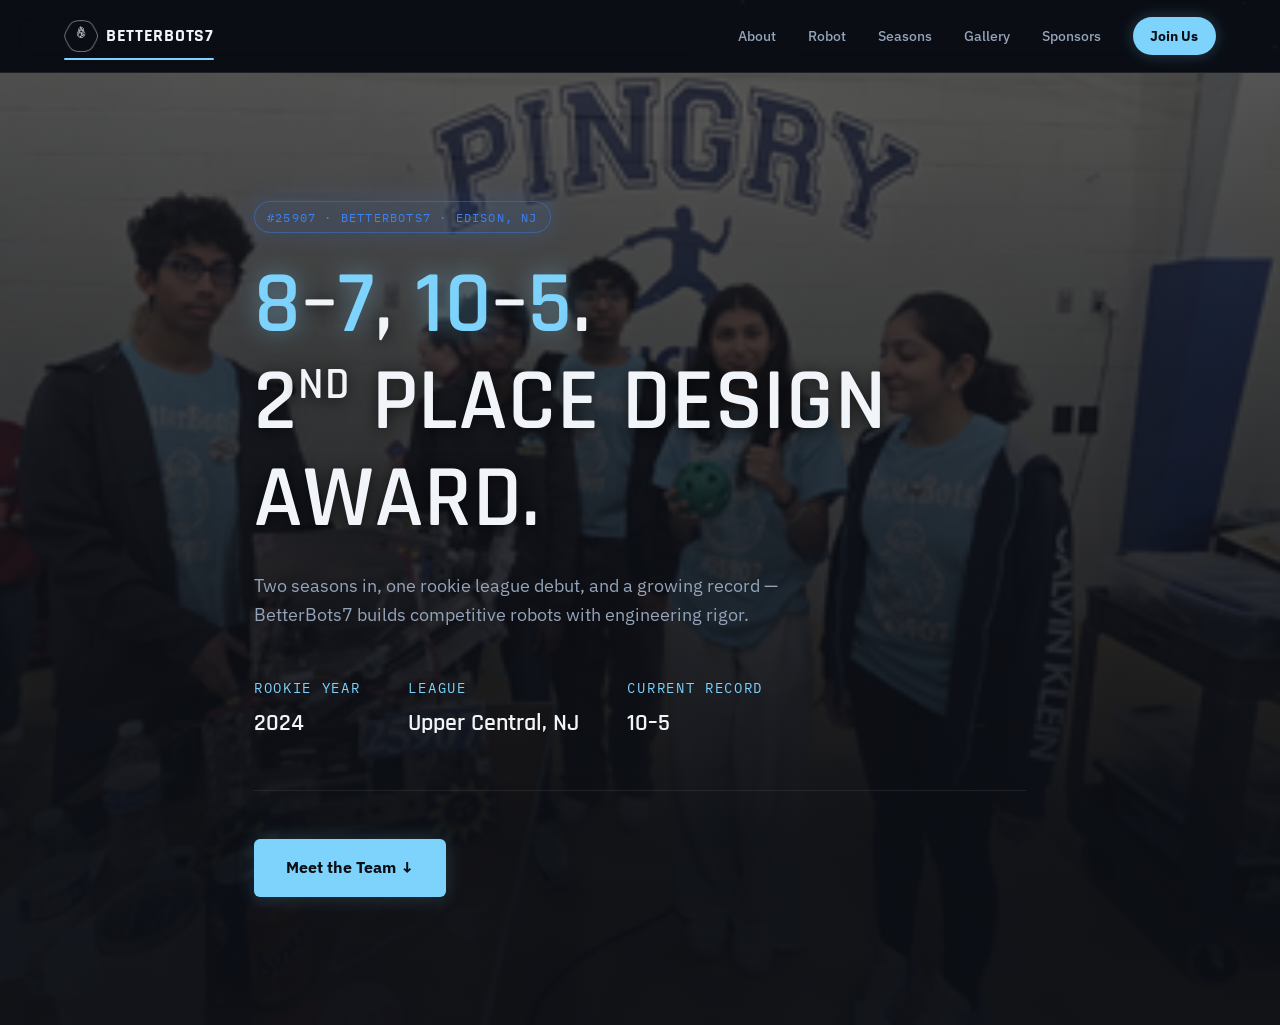
==== commit 01e9375f: "Add "looking for new members" callout to Join Us hero Cache-bust CSS to v=16 across all pages for th" ====
--- a/index.html
+++ b/index.html
@@ -13,7 +13,7 @@
   <link href="https://fonts.googleapis.com/css2?family=Rajdhani:wght@500;600;700&family=IBM+Plex+Sans:wght@300;400;500;600&family=IBM+Plex+Mono:wght@400;500&display=swap" rel="stylesheet">
 
   <link rel="icon" type="image/png" href="images/favicon.png?v=4">
-  <link rel="stylesheet" href="css/style.css?v=15">
+  <link rel="stylesheet" href="css/style.css?v=16">
 </head>
 <body>
 
--- a/css/style.css
+++ b/css/style.css
@@ -417,6 +417,14 @@
   text-shadow: 0 1px 3px rgba(0, 0, 0, 0.5);
 }
 
+.join-callout {
+  font-family: var(--font-display);
+  font-size: var(--text-2xl);
+  font-weight: 600;
+  color: var(--color-primary);
+  margin-bottom: var(--space-2);
+}
+
 .about-body {
   max-width: 620px;
   display: flex;
